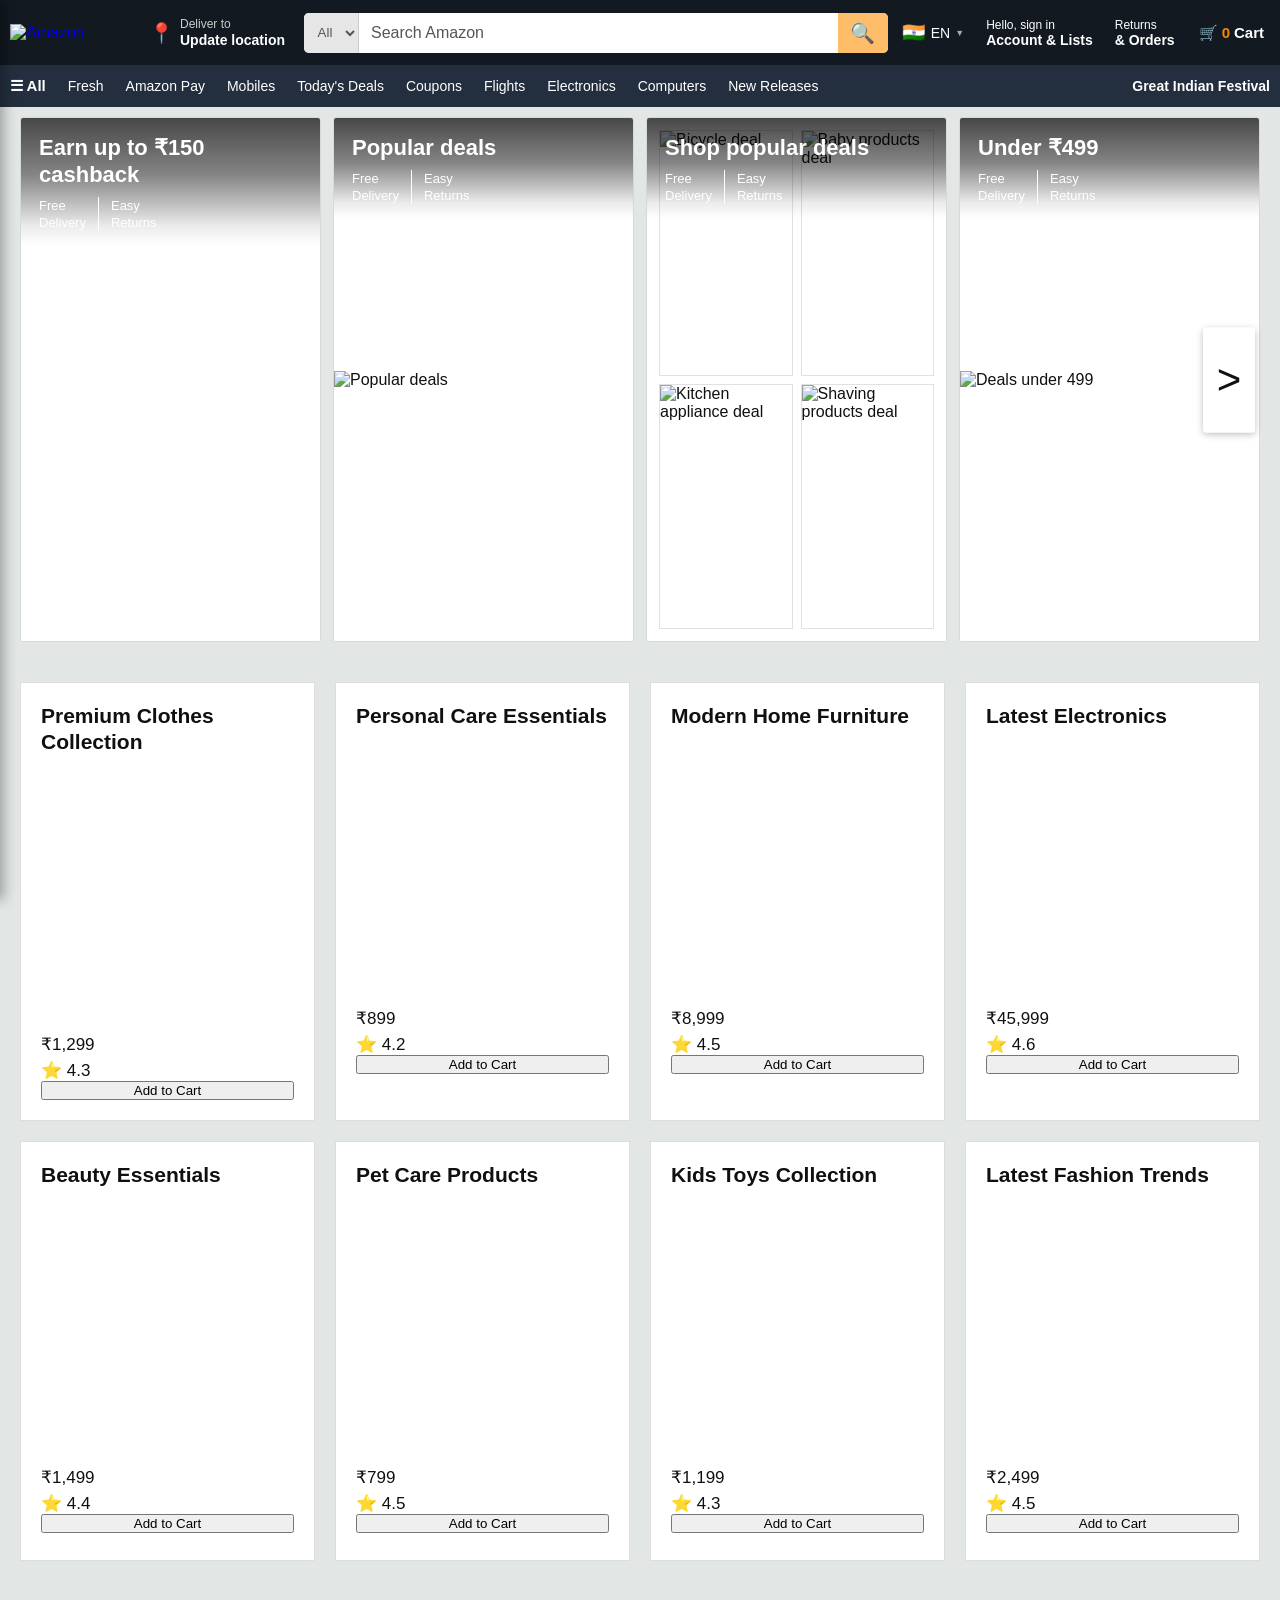
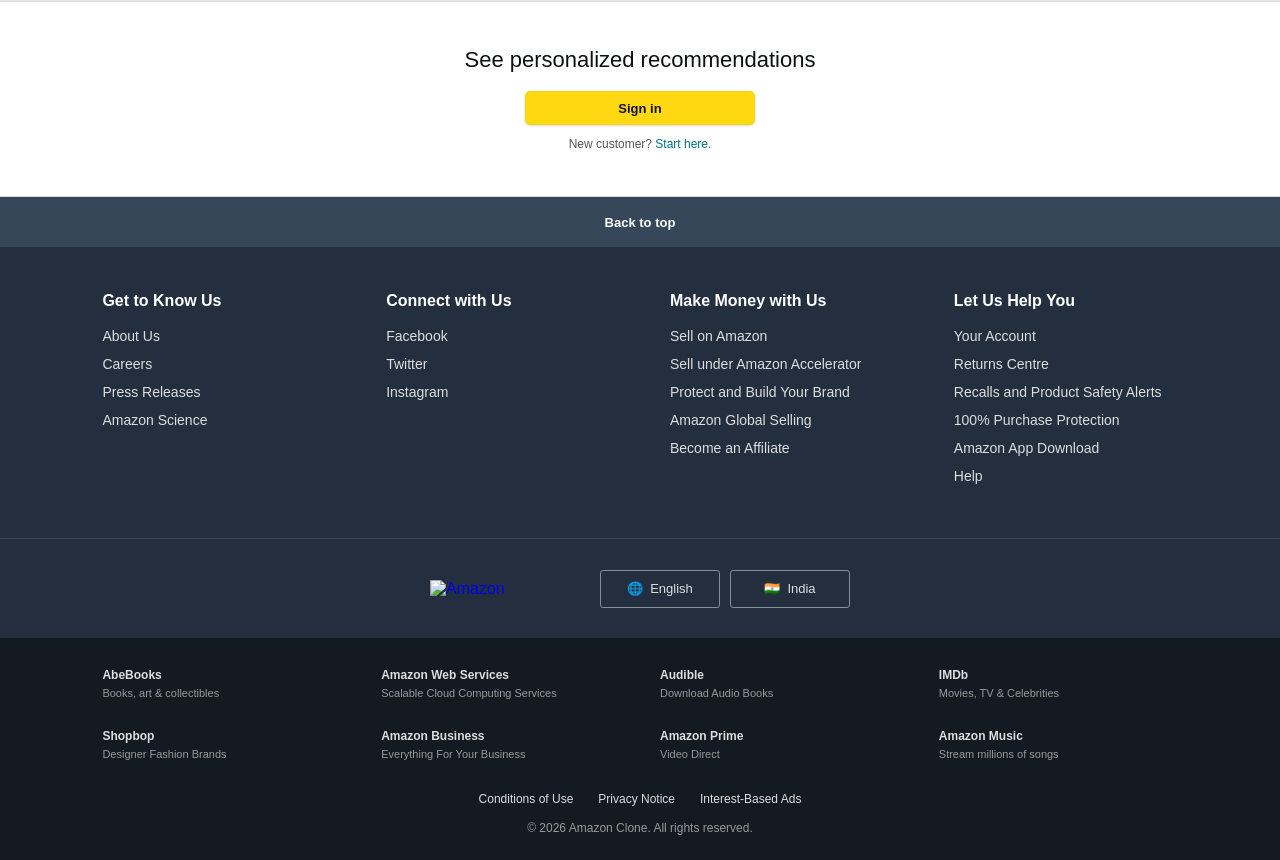
==== frontend/index.html @ 910d6a72 "Build backend authentication and cart APIs" ====
<!DOCTYPE html>
<html lang="en">

<head>

    <meta charset="UTF-8">

    <meta name="viewport" content="width=device-width, initial-scale=1.0">

    <title>Amazon Clone</title>

    <link rel="stylesheet" href="style.css">

</head>


<body>


<!-- =====================================================
     TOP NAVBAR
===================================================== -->

<header class="navbar">


    <!-- AMAZON LOGO -->

    <div class="nav-logo border">

        <a href="#">

            <img
                src="amazon_logo.png"
                alt="Amazon">

        </a>

    </div>


    <!-- LOCATION -->

    <div
        class="nav-address border"
        id="locationButton">

        <div class="address-icon">
            📍
        </div>

        <div class="location-content">

            <span class="add-first">
                Deliver to
            </span>

            <span
                class="add-second"
                id="locationText">

                India

            </span>

        </div>

    </div>


    <!-- SEARCH -->

    <div class="nav-search">


        <select class="search-select">

            <option>All</option>

            <option>Electronics</option>

            <option>Fashion</option>

            <option>Home</option>

            <option>Beauty</option>

            <option>Toys</option>

            <option>Pet Care</option>

        </select>


        <input
            type="text"
            id="searchInput"
            class="search-input"
            placeholder="Search Amazon">


        <button
            id="searchButton"
            class="search-icon">

            🔍

        </button>


    </div>


    <!-- LANGUAGE -->

    <div
        class="nav-language border"
        id="topLanguageButton">

        <span id="topCountryFlag">
            🇮🇳
        </span>

        <span id="topLanguageCode">
            EN
        </span>

        <span class="language-arrow">
            ▼
        </span>

    </div>


    <!-- ACCOUNT -->

    <div class="nav-signin border">

        <span>
            Hello, sign in
        </span>

        <strong>
            Account & Lists
        </strong>

    </div>


    <!-- RETURNS -->

    <div class="nav-returns border">

        <span>
            Returns
        </span>

        <strong>
            & Orders
        </strong>

    </div>


    <!-- CART -->

    <div
        class="nav-cart border"
        id="cartButton">

        🛒

        <span id="cartCount">
            0
        </span>

        <span>
            Cart
        </span>

    </div>


</header>



<!-- =====================================================
     LANGUAGE POPUP
===================================================== -->

<div class="language-popup" id="languagePopup">

    <div class="popup-title">

        <strong>
            Choose your language
        </strong>

        <a href="#">
            Learn more
        </a>

    </div>


    <!-- Languages will be added by JavaScript -->
    <div id="languageList"></div>


    <div class="popup-country-info">

        <span id="popupCountryFlag">
            🇮🇳
        </span>

        <strong id="popupCountryName">
            Amazon.in
        </strong>

    </div>


    <button
        type="button"
        class="change-country-button"
        id="changeCountryButton">

        Change country/region

    </button>

</div>



<!-- =====================================================
     SECOND NAVIGATION
===================================================== -->

<nav class="panel">

    <div class="panel-all">
        ☰ All
    </div>

    <a href="#" class="panel-link">
        Fresh
    </a>

    <a href="#" class="panel-link">
        Amazon Pay
    </a>

    <a href="#" class="panel-link">
        Mobiles
    </a>

    <a href="#" class="panel-link">
        Today's Deals
    </a>

    <a href="#" class="panel-link">
        Coupons
    </a>

    <a href="#" class="panel-link">
        Flights
    </a>

    <a href="#" class="panel-link">
        Electronics
    </a>

    <a href="#" class="panel-link">
        Computers
    </a>

    <a href="#" class="panel-link">
        New Releases
    </a>

    <div class="panel-deals">
        Great Indian Festival
    </div>

</nav>


<!-- =====================================================
     AMAZON ALL SIDEBAR
===================================================== -->

<div class="side-menu-overlay" id="sideMenuOverlay"></div>

<aside class="amazon-side-menu" id="amazonSideMenu">

    <div class="side-menu-header">

        <div class="side-menu-user">
            👤
            <span>Hello, sign in</span>
        </div>

        <button
            type="button"
            class="side-menu-close"
            id="sideMenuClose">
            ✕
        </button>

    </div>


    <div class="side-menu-section">

        <h3>Trending</h3>

        <a href="#">Best Sellers</a>
        <a href="#">New Releases</a>
        <a href="#">Movers and Shakers</a>

    </div>


    <div class="side-menu-section">

        <h3>Digital Content & Devices</h3>

        <a href="#">Echo & Alexa</a>
        <a href="#">Fire TV</a>
        <a href="#">Kindle E-readers & Books</a>
        <a href="#">Audible Audiobooks</a>

    </div>


    <div class="side-menu-section">

        <h3>Shop by Category</h3>

        <a href="#">Mobiles</a>
        <a href="#">Computers</a>
        <a href="#">Electronics</a>
        <a href="#">Fashion</a>
        <a href="#">Home & Kitchen</a>
        <a href="#">Beauty</a>
        <a href="#">Toys</a>
        <a href="#">Pet Care</a>

    </div>


    <div class="side-menu-section">

        <h3>Programs & Features</h3>

        <a href="#">Amazon Pay</a>
        <a href="#">Today's Deals</a>
        <a href="#">Coupons</a>
        <a href="#">Flights</a>

    </div>


    <div class="side-menu-section">

        <h3>Help & Settings</h3>

        <a href="#">Your Account</a>
        <a href="#">Customer Service</a>
        <a href="#">Sign in</a>

    </div>

</aside>

<!-- =====================================================
     ACCOUNT & LISTS POPUP
===================================================== -->

<div
    class="account-popup"
    id="accountPopup">

    <div class="account-signin-area">

        <button
            type="button"
            class="account-signin-button"
            id="accountSignInButton">

            Sign in

        </button>

        <p>
            New customer?
            <a
                href="https://www.amazon.in/ap/register"
                target="_blank">
                Start here.
            </a>
        </p>

    </div>


    <div class="account-columns">


        <!-- YOUR LISTS -->

        <div class="account-column">

            <h3>
                Your Lists
            </h3>

            <a href="#">Create a Wish List</a>

            <a href="#">Wish from Any Website</a>

            <a href="#">Baby Wishlist</a>

            <a href="#">Discover Your Style</a>

            <a href="#">Explore Showroom</a>

        </div>


        <!-- YOUR ACCOUNT -->

        <div class="account-column">

            <h3>
                Your Account
            </h3>

            <a href="#">Your Account</a>

            <a href="cart.html">
                Your Orders
            </a>

            <a href="#">Your Wish List</a>

            <a href="#">Keep shopping for</a>

            <a href="#">
                Your Recommendations
            </a>

            <a href="#">
                Your Prime Membership
            </a>

            <a href="#">
                Your Prime Video
            </a>

            <a href="#">
                Your Subscribe & Save Items
            </a>

            <a href="#">
                Memberships & Subscriptions
            </a>

            <a href="#">
                Your Seller Account
            </a>

            <a href="#">
                Manage Your Content and Devices
            </a>

            <a href="#">
                Your Music Library
            </a>

            <a href="#">
                Register for a free Business Account
            </a>

        </div>

    </div>

</div>


<!-- =========================================================
     GREAT INDIAN FESTIVAL DEAL CAROUSEL
========================================================= -->

<section class="festival-section">

    <div class="deal-carousel-wrapper">

        <!-- LEFT ARROW -->
        <button
            class="deal-arrow deal-prev"
            id="dealPrev"
            aria-label="Previous deals"
            type="button"
        >
            &lt;
        </button>


        <!-- DEAL CAROUSEL -->
        <div class="deal-carousel" id="dealCarousel">


            <!-- =================================================
                 DEAL 1
            ================================================== -->

            <div class="deal-card">

                <div class="deal-card-top">

                    <h2>Earn up to ₹150 cashback</h2>

                    <div class="deal-benefits">
                        <span>Free<br>Delivery</span>
                        <span>Easy<br>Returns</span>
                    </div>

                </div>

                <div class="deal-image-wrapper">

                    <video
                        class="deal-main-media"
                        src="deal1.mp4"
                        autoplay
                        muted
                        loop
                        playsinline
                    ></video>

                </div>

            </div>


            <!-- =================================================
                 DEAL 2
            ================================================== -->

            <div class="deal-card">

                <div class="deal-card-top">

                    <h2>Popular deals</h2>

                    <div class="deal-benefits">
                        <span>Free<br>Delivery</span>
                        <span>Easy<br>Returns</span>
                    </div>

                </div>

                <div class="deal-image-wrapper">

                    <img
                        class="deal-main-media"
                        src="deal2.jpg"
                        alt="Popular deals"
                    >

                </div>

            </div>


            <!-- =================================================
                 DEAL 3 - FOUR IMAGE CARD
            ================================================== -->

            <div class="deal-card four-image-card">

                <div class="deal-card-top">

                    <h2>Shop popular deals</h2>

                    <div class="deal-benefits">
                        <span>Free<br>Delivery</span>
                        <span>Easy<br>Returns</span>
                    </div>

                </div>


                <div class="four-image-grid">

                    <div class="four-image-item">

                        <img
                            src="deal3_1.jpg"
                            alt="Bicycle deal"
                        >

                    </div>


                    <div class="four-image-item">

                        <img
                            src="deal3_2.jpg"
                            alt="Baby products deal"
                        >

                    </div>


                    <div class="four-image-item">

                        <img
                            src="deal3_3.jpg"
                            alt="Kitchen appliance deal"
                        >

                    </div>


                    <div class="four-image-item">

                        <img
                            src="deal3_4.jpg"
                            alt="Shaving products deal"
                        >

                    </div>

                </div>

            </div>


            <!-- =================================================
                 DEAL 4
            ================================================== -->

            <div class="deal-card">

                <div class="deal-card-top">

                    <h2>Under ₹499</h2>

                    <div class="deal-benefits">
                        <span>Free<br>Delivery</span>
                        <span>Easy<br>Returns</span>
                    </div>

                </div>

                <div class="deal-image-wrapper">

                    <img
                        class="deal-main-media"
                        src="deal4.jpg"
                        alt="Deals under 499"
                    >

                </div>

            </div>


            <!-- =================================================
                 DEAL 5
            ================================================== -->

            <div class="deal-card">

                <div class="deal-card-top">

                    <h2>Starting ₹299</h2>

                    <div class="deal-benefits">
                        <span>Free<br>Delivery</span>
                        <span>Easy<br>Returns</span>
                    </div>

                </div>

                <div class="deal-image-wrapper">

                    <img
                        class="deal-main-media"
                        src="deal5.jpg"
                        alt="Deals starting 299"
                    >

                </div>

            </div>


            <!-- =================================================
                 DEAL 6
            ================================================== -->

            <div class="deal-card">

                <div class="deal-card-top">

                    <h2>Under ₹399</h2>

                    <div class="deal-benefits">
                        <span>Free<br>Delivery</span>
                        <span>Easy<br>Returns</span>
                    </div>

                </div>

                <div class="deal-image-wrapper">

                    <img
                        class="deal-main-media"
                        src="deal6.jpg"
                        alt="Deals under 399"
                    >

                </div>

            </div>


            <!-- =================================================
                 DEAL 7
            ================================================== -->

            <div class="deal-card">

                <div class="deal-card-top">

                    <h2>Fashion deals</h2>

                    <div class="deal-benefits">
                        <span>Free<br>Delivery</span>
                        <span>Easy<br>Returns</span>
                    </div>

                </div>

                <div class="deal-image-wrapper">

                    <img
                        class="deal-main-media"
                        src="deal7.jpg"
                        alt="Fashion deals"
                    >

                </div>

            </div>


            <!-- =================================================
                 DEAL 8
            ================================================== -->

            <div class="deal-card">

                <div class="deal-card-top">

                    <h2>Best offers</h2>

                    <div class="deal-benefits">
                        <span>Free<br>Delivery</span>
                        <span>Easy<br>Returns</span>
                    </div>

                </div>

                <div class="deal-image-wrapper">

                    <img
                        class="deal-main-media"
                        src="deal8.jpg"
                        alt="Best offers"
                    >

                </div>

            </div>


            <!-- =================================================
                 DEAL 9
            ================================================== -->

            <div class="deal-card">

                <div class="deal-card-top">

                    <h2>Great deals on essentials</h2>

                    <div class="deal-benefits">
                        <span>Free<br>Delivery</span>
                        <span>Easy<br>Returns</span>
                    </div>

                </div>

                <div class="deal-image-wrapper">

                    <img
                        class="deal-main-media"
                        src="deal9.jpg"
                        alt="Essentials deals"
                    >

                </div>

            </div>


            <!-- =================================================
                 DEAL 10
            ================================================== -->

            <div class="deal-card">

                <div class="deal-card-top">

                    <h2>Latest offers</h2>

                    <div class="deal-benefits">
                        <span>Free<br>Delivery</span>
                        <span>Easy<br>Returns</span>
                    </div>

                </div>

                <div class="deal-image-wrapper">

                    <img
                        class="deal-main-media"
                        src="deal10.jpg"
                        alt="Latest offers"
                    >

                </div>

            </div>


            <!-- =================================================
                 DEAL 11
            ================================================== -->

            <div class="deal-card">

                <div class="deal-card-top">

                    <h2>Top picks</h2>

                    <div class="deal-benefits">
                        <span>Free<br>Delivery</span>
                        <span>Easy<br>Returns</span>
                    </div>

                </div>

                <div class="deal-image-wrapper">

                    <img
                        class="deal-main-media"
                        src="deal11.jpg"
                        alt="Top picks"
                    >

                </div>

            </div>


            <!-- =================================================
                 DEAL 12
            ================================================== -->

            <div class="deal-card">

                <div class="deal-card-top">

                    <h2>Limited time deals</h2>

                    <div class="deal-benefits">
                        <span>Free<br>Delivery</span>
                        <span>Easy<br>Returns</span>
                    </div>

                </div>

                <div class="deal-image-wrapper">

                    <img
                        class="deal-main-media"
                        src="deal12.jpg"
                        alt="Limited time deals"
                    >

                </div>

            </div>


        </div>


        <!-- RIGHT ARROW -->
        <button
            class="deal-arrow deal-next"
            id="dealNext"
            aria-label="Next deals"
            type="button"
        >
            &gt;
        </button>

    </div>

</section>

<!-- =====================================================
     EXISTING 8 PRODUCT BOXES
===================================================== -->

<main>


    <section class="shop-section">


        <!-- BOX 1 -->

        <div class="box">

            <div class="box-content">

                <h2>
                    Premium Clothes Collection
                </h2>

                <div
                    class="box-img"
                    style="background-image: url('box1_image.jpg');">
                </div>

                <p>
                    ₹1,299
                </p>

                <p class="rating">
                    ⭐ 4.3
                </p>

                <p>
                    See more
                </p>

            </div>

        </div>



        <!-- BOX 2 -->

        <div class="box">

            <div class="box-content">

                <h2>
                    Personal Care Essentials
                </h2>

                <div
                    class="box-img"
                    style="background-image: url('box2_image.jpg');">
                </div>

                <p>
                    ₹899
                </p>

                <p class="rating">
                    ⭐ 4.2
                </p>

                <p>
                    See more
                </p>

            </div>

        </div>



        <!-- BOX 3 -->

        <div class="box">

            <div class="box-content">

                <h2>
                    Modern Home Furniture
                </h2>

                <div
                    class="box-img"
                    style="background-image: url('box3_image.jpg');">
                </div>

                <p>
                    ₹8,999
                </p>

                <p class="rating">
                    ⭐ 4.5
                </p>

                <p>
                    See more
                </p>

            </div>

        </div>



        <!-- BOX 4 -->

        <div class="box">

            <div class="box-content">

                <h2>
                    Latest Electronics
                </h2>

                <div
                    class="box-img"
                    style="background-image: url('box4_image.jpg');">
                </div>

                <p>
                    ₹45,999
                </p>

                <p class="rating">
                    ⭐ 4.6
                </p>

                <p>
                    See more
                </p>

            </div>

        </div>



        <!-- BOX 5 -->

        <div class="box">

            <div class="box-content">

                <h2>
                    Beauty Essentials
                </h2>

                <div
                    class="box-img"
                    style="background-image: url('box5_image.jpg');">
                </div>

                <p>
                    ₹1,499
                </p>

                <p class="rating">
                    ⭐ 4.4
                </p>

                <p>
                    See more
                </p>

            </div>

        </div>



        <!-- BOX 6 -->

        <div class="box">

            <div class="box-content">

                <h2>
                    Pet Care Products
                </h2>

                <div
                    class="box-img"
                    style="background-image: url('box6_image.jpg');">
                </div>

                <p>
                    ₹799
                </p>

                <p class="rating">
                    ⭐ 4.5
                </p>

                <p>
                    See more
                </p>

            </div>

        </div>



        <!-- BOX 7 -->

        <div class="box">

            <div class="box-content">

                <h2>
                    Kids Toys Collection
                </h2>

                <div
                    class="box-img"
                    style="background-image: url('box7_image.jpg');">
                </div>

                <p>
                    ₹1,199
                </p>

                <p class="rating">
                    ⭐ 4.3
                </p>

                <p>
                    See more
                </p>

            </div>

        </div>



        <!-- BOX 8 -->

        <div class="box">

            <div class="box-content">

                <h2>
                    Latest Fashion Trends
                </h2>

                <div
                    class="box-img"
                    style="background-image: url('box8_image.jpg');">
                </div>

                <p>
                    ₹2,499
                </p>

                <p class="rating">
                    ⭐ 4.5
                </p>

                <p>
                    See more
                </p>

            </div>

        </div>


    </section>



    <!-- =================================================
         PERSONALIZED RECOMMENDATION
    ================================================== -->

    <section class="recommendation-section">

        <h2>
            See personalized recommendations
        </h2>

        <a
            href="#"
            class="signin-button">

            Sign in

        </a>

        <p>
            New customer?
            <a href="#">
                Start here.
            </a>
        </p>

    </section>


</main>



<!-- =====================================================
     BACK TO TOP
===================================================== -->

<div class="back-to-top">

    <a href="#">
        Back to top
    </a>

</div>



<!-- =====================================================
     FOOTER
===================================================== -->

<footer>


    <!-- FOOTER MAIN -->

    <div class="footer-main">


        <!-- COLUMN 1 -->

        <div class="footer-column">

            <h3>
                Get to Know Us
            </h3>

            <a href="#">
                About Us
            </a>

            <a href="#">
                Careers
            </a>

            <a href="#">
                Press Releases
            </a>

            <a href="#">
                Amazon Science
            </a>

        </div>



        <!-- COLUMN 2 -->

        <div class="footer-column">

            <h3>
                Connect with Us
            </h3>

            <a href="#">
                Facebook
            </a>

            <a href="#">
                Twitter
            </a>

            <a href="#">
                Instagram
            </a>

        </div>



        <!-- COLUMN 3 -->

        <div class="footer-column">

            <h3>
                Make Money with Us
            </h3>

            <a href="#">
                Sell on Amazon
            </a>

            <a href="#">
                Sell under Amazon Accelerator
            </a>

            <a href="#">
                Protect and Build Your Brand
            </a>

            <a href="#">
                Amazon Global Selling
            </a>

            <a href="#">
                Become an Affiliate
            </a>

        </div>



        <!-- COLUMN 4 -->

        <div class="footer-column">

            <h3>
                Let Us Help You
            </h3>

            <a href="#">
                Your Account
            </a>

            <a href="#">
                Returns Centre
            </a>

            <a href="#">
                Recalls and Product Safety Alerts
            </a>

            <a href="#">
                100% Purchase Protection
            </a>

            <a href="#">
                Amazon App Download
            </a>

            <a href="#">
                Help
            </a>

        </div>


    </div>


<!-- =================================================
     FOOTER MIDDLE
================================================== -->

<div class="footer-middle">


    <a href="#">

        <img
            src="amazon_logo.png"
            alt="Amazon"
            class="footer-logo">

    </a>


    <div class="footer-options">


        <!-- LANGUAGE -->

        <button
            class="footer-selector"
            id="footerLanguageButton">

            🌐

            <span id="footerLanguageName">
                English
            </span>

        </button>


        <!-- COUNTRY -->

        <button
            class="footer-selector"
            id="footerCountryButton">

            <span id="footerCountryFlag">
                🇮🇳
            </span>

            <span id="footerCountryName">
                India
            </span>

        </button>


    </div>


</div>


<!-- =================================================
     FOOTER LANGUAGE POPUP
================================================== -->

<div
    class="footer-language-popup"
    id="footerLanguagePopup">

    <div class="popup-title">

        <strong>
            Choose your language
        </strong>

    </div>


    <!-- Languages will be added by JavaScript -->
    <div id="footerLanguageList"></div>

</div>


    <!-- =================================================
         COUNTRY POPUP
    ================================================== -->

    <div
        class="country-popup"
        id="countryPopup">


        <div class="popup-title">

            <strong>
                Choose your country
            </strong>

        </div>


        <div class="country-item">

            <span class="country-flag">
                🇮🇳
            </span>

            <span>
                India
            </span>

        </div>


        <div class="country-item">

            <span class="country-flag">
                🇺🇸
            </span>

            <span>
                United States
            </span>

        </div>


        <div class="country-item">

            <span class="country-flag">
                🇬🇧
            </span>

            <span>
                United Kingdom
            </span>

        </div>


        <div class="country-item">

            <span class="country-flag">
                🇩🇪
            </span>

            <span>
                Germany
            </span>

        </div>


        <div class="country-item">

            <span class="country-flag">
                🇯🇵
            </span>

            <span>
                Japan
            </span>

        </div>


        <div class="country-item">

            <span class="country-flag">
                🇦🇪
            </span>

            <span>
                United Arab Emirates
            </span>

        </div>


    </div>



    <!-- =================================================
         FOOTER BOTTOM
    ================================================== -->

    <div class="footer-bottom">


        <div class="footer-services">


            <div class="service-column">

                <a href="#">

                    <strong>
                        AbeBooks
                    </strong>

                    <span>
                        Books, art
                        & collectibles
                    </span>

                </a>

            </div>


            <div class="service-column">

                <a href="#">

                    <strong>
                        Amazon Web Services
                    </strong>

                    <span>
                        Scalable Cloud
                        Computing Services
                    </span>

                </a>

            </div>


            <div class="service-column">

                <a href="#">

                    <strong>
                        Audible
                    </strong>

                    <span>
                        Download
                        Audio Books
                    </span>

                </a>

            </div>


            <div class="service-column">

                <a href="#">

                    <strong>
                        IMDb
                    </strong>

                    <span>
                        Movies, TV
                        & Celebrities
                    </span>

                </a>

            </div>


            <div class="service-column">

                <a href="#">

                    <strong>
                        Shopbop
                    </strong>

                    <span>
                        Designer
                        Fashion Brands
                    </span>

                </a>

            </div>


            <div class="service-column">

                <a href="#">

                    <strong>
                        Amazon Business
                    </strong>

                    <span>
                        Everything For
                        Your Business
                    </span>

                </a>

            </div>


            <div class="service-column">

                <a href="#">

                    <strong>
                        Amazon Prime
                    </strong>

                    <span>
                        Video Direct
                    </span>

                </a>

            </div>


            <div class="service-column">

                <a href="#">

                    <strong>
                        Amazon Music
                    </strong>

                    <span>
                        Stream millions
                        of songs
                    </span>

                </a>

            </div>


        </div>



        <!-- LEGAL LINKS -->

        <div class="footer-legal">

            <a href="#">
                Conditions of Use
            </a>

            <a href="#">
                Privacy Notice
            </a>

            <a href="#">
                Interest-Based Ads
            </a>

        </div>


        <!-- COPYRIGHT -->

        <div class="copyright">

            © 2026 Amazon Clone.
            All rights reserved.

        </div>


    </div>


</footer>



<!-- =====================================================
     JAVASCRIPT
===================================================== -->

<script src="script.js"></script>


</body>

</html>
---- frontend/style.css ----
/* =========================================================
   GLOBAL
========================================================= */

* {
    margin: 0;
    padding: 0;
    box-sizing: border-box;
    font-family: Arial, Helvetica, sans-serif;
}

html {
    scroll-behavior: smooth;
}

body {
    background-color: #e2e7e6;
    color: #0f1111;
}

a {
    text-decoration: none;
}


/* =========================================================
   COMMON BORDER
========================================================= */

.border {
    border: 1px solid transparent;
}

.border:hover {
    border: 1px solid white;
}


/* =========================================================
   TOP NAVBAR
========================================================= */

.navbar {
    width: 100%;
    min-height: 65px;

    background-color: #131921;
    color: white;

    display: flex;
    align-items: center;

    padding: 0 5px;

    position: relative;
    z-index: 1000;
}


/* =========================================================
   AMAZON LOGO
========================================================= */

.nav-logo {
    width: 135px;
    height: 55px;

    flex-shrink: 0;

    display: flex;
    align-items: center;
    justify-content: center;
}

.nav-logo a {
    width: 100%;
    height: 100%;

    display: flex;
    align-items: center;
    justify-content: center;
}

.nav-logo img {
    width: 125px;
    height: auto;
    display: block;
}


/* =========================================================
   LOCATION
========================================================= */

.nav-address {
    height: 55px;

    display: flex;
    align-items: center;

    gap: 6px;

    padding: 5px 8px;

    cursor: pointer;

    flex-shrink: 0;
}

.address-icon {
    font-size: 20px;
}

.location-content {
    display: flex;
    flex-direction: column;
    justify-content: center;
}

.add-first {
    font-size: 12px;
    line-height: 15px;
    color: #cccccc;
}

.add-second {
    font-size: 14px;
    line-height: 16px;
    font-weight: 700;
    color: white;
}


/* =========================================================
   SEARCH
========================================================= */

.nav-search {
    height: 40px;

    flex: 1;

    min-width: 250px;
    max-width: 700px;

    margin-left: 10px;

    display: flex;

    background-color: white;

    border-radius: 5px;

    overflow: hidden;
}

.nav-search:focus-within {
    outline: 3px solid #febd69;
}

.search-select {
    width: 55px;

    border: none;
    border-right: 1px solid #ccc;

    outline: none;

    background-color: #e6e6e6;

    color: #555;

    text-align: center;

    cursor: pointer;
}

.search-input {
    flex: 1;

    min-width: 0;

    border: none;
    outline: none;

    padding: 0 12px;

    font-size: 16px;

    color: #111;
}

.search-input::placeholder {
    color: #555;
}

.search-icon {
    width: 50px;

    flex-shrink: 0;

    border: none;

    background-color: #febd68;

    color: #111;

    font-size: 20px;

    cursor: pointer;

    display: flex;
    align-items: center;
    justify-content: center;
}

.search-icon:hover {
    background-color: #f3a847;
}


/* =========================================================
   LANGUAGE
========================================================= */

.nav-language {
    height: 55px;

    display: flex;
    align-items: center;
    justify-content: center;

    gap: 5px;

    padding: 5px 8px;

    margin-left: 5px;

    cursor: pointer;

    white-space: nowrap;

    flex-shrink: 0;
}

.nav-language span {
    font-size: 14px;
}

.nav-language span:first-child {
    font-size: 19px;
}

.language-arrow {
    font-size: 9px !important;
    color: #aaa;
}


/* =========================================================
   LANGUAGE POPUP
========================================================= */

.language-popup {
    display: none;

    position: absolute;

    top: 61px;
    right: 180px;

    width: 310px;

    background-color: white;
    color: #333;

    padding: 18px;

    border-radius: 3px;

    box-shadow: 0 2px 10px rgba(0, 0, 0, 0.35);

    z-index: 5000;
}

.language-popup.show {
    display: block;
}

.language-popup::before {
    content: "";

    position: absolute;

    top: -10px;
    right: 105px;

    border-left: 10px solid transparent;
    border-right: 10px solid transparent;
    border-bottom: 10px solid white;
}


/* =========================================================
   POPUP TITLE
========================================================= */

.popup-title {
    display: flex;
    justify-content: space-between;
    align-items: center;

    padding-bottom: 12px;
    margin-bottom: 5px;

    border-bottom: 1px solid #ddd;
}

.popup-title strong {
    font-size: 16px;
    font-weight: 500;
}

.popup-title a {
    color: #0073bb;
    font-size: 13px;
}


/* =========================================================
   LANGUAGE ITEMS
========================================================= */

.language-item {
    display: flex;
    align-items: center;

    gap: 10px;

    padding: 9px 4px;

    cursor: pointer;

    font-size: 15px;

    color: #333;
}

.language-item:hover {
    color: #ff9900;
}

.language-item input {
    width: 18px;
    height: 18px;

    accent-color: #ff9900;

    cursor: pointer;
}


/* =========================================================
   POPUP COUNTRY INFO
========================================================= */

.popup-country-info {
    display: flex;
    align-items: center;

    gap: 10px;

    border-top: 1px solid #ddd;

    margin-top: 8px;
    padding-top: 14px;

    font-size: 14px;

    color: #555;
}

.popup-country-info > span {
    font-size: 20px;
}


/* =========================================================
   ACCOUNT
========================================================= */

.nav-signin {
    height: 55px;

    display: flex;
    flex-direction: column;
    justify-content: center;

    padding: 5px 8px;

    margin-left: 4px;

    cursor: pointer;

    white-space: nowrap;

    flex-shrink: 0;
}

.nav-signin span {
    font-size: 12px;
    line-height: 14px;
}

.nav-signin strong {
    font-size: 14px;
    line-height: 16px;
}


/* =========================================================
   RETURNS
========================================================= */

.nav-returns {
    height: 55px;

    display: flex;
    flex-direction: column;
    justify-content: center;

    padding: 5px 8px;

    margin-left: 4px;

    cursor: pointer;

    white-space: nowrap;

    flex-shrink: 0;
}

.nav-returns span {
    font-size: 12px;
    line-height: 14px;
}

.nav-returns strong {
    font-size: 14px;
    line-height: 16px;
}


/* =========================================================
   CART
========================================================= */

.nav-cart {
    height: 55px;

    display: flex;
    align-items: center;
    justify-content: center;

    gap: 4px;

    padding: 5px 10px;

    margin-left: 4px;

    cursor: pointer;

    font-size: 15px;
    font-weight: 700;

    white-space: nowrap;

    flex-shrink: 0;
}

#cartCount {
    color: #f08804;

    font-size: 15px;
    font-weight: 700;
}


/* =========================================================
   SECOND NAVIGATION
========================================================= */

.panel {
    width: 100%;
    height: 42px;

    background-color: #232f3e;

    color: white;

    display: flex;
    align-items: center;

    gap: 22px;

    padding: 0 10px;

    overflow-x: auto;
    overflow-y: hidden;

    position: relative;

    z-index: 900;

    scrollbar-width: none;
}

.panel::-webkit-scrollbar {
    display: none;
}

.panel-all {
    font-size: 15px;
    font-weight: 700;

    white-space: nowrap;

    cursor: pointer;
}

.panel-link {
    color: white;

    font-size: 14px;
    font-weight: 500;

    white-space: nowrap;

    padding: 10px 0;
}

.panel-link:hover {
    border: 1px solid white;
    padding: 8px 5px;
}

.panel-deals {
    margin-left: auto;

    font-size: 14px;
    font-weight: 700;

    white-space: nowrap;
}


/* =========================================================
   FESTIVAL DEAL SECTION
========================================================= */

.festival-section {
    width: 100%;

    background-color: #e2e7e6;

    padding: 10px 20px 20px;

    overflow: hidden;
}


/* =========================================================
   CAROUSEL WRAPPER
========================================================= */

.deal-carousel-wrapper {
    position: relative;
    width: 100%;
}


/* =========================================================
   DEAL CAROUSEL
========================================================= */

.deal-carousel {
    width: 100%;

    display: flex;

    gap: 12px;

    overflow-x: auto;
    overflow-y: hidden;

    scroll-behavior: smooth;

    scroll-snap-type: x mandatory;

    scrollbar-width: none;

    padding: 0;

    touch-action: pan-x;
}

.deal-carousel::-webkit-scrollbar {
    display: none;
}


/* =========================================================
   DEAL CARD
   FINAL HEIGHT = 525px
========================================================= */

.deal-card {
    position: relative;

    flex: 0 0 calc((100% - 36px) / 4);

    min-width: 0;

    height: 525px;

    background-color: white;

    border: 1px solid #d5d9d9;

    border-radius: 3px;

    overflow: hidden;

    scroll-snap-align: start;

    display: flex;

    flex-direction: column;
}


/* =========================================================
   DEAL TOP TEXT
========================================================= */

.deal-card-top {
    position: absolute;

    top: 0;
    left: 0;

    width: 100%;

    padding: 16px 18px 14px;

    z-index: 10;

    pointer-events: none;

    color: white;

    background: linear-gradient(
        to bottom,
        rgba(0, 0, 0, 0.72) 0%,
        rgba(0, 0, 0, 0.48) 45%,
        rgba(0, 0, 0, 0.08) 85%,
        rgba(0, 0, 0, 0) 100%
    );
}

.deal-card-top h2 {
    margin: 0 0 9px;

    color: white;

    font-size: 22px;

    line-height: 27px;

    font-weight: 700;
}


/* =========================================================
   FREE DELIVERY | EASY RETURNS
========================================================= */

.deal-benefits {
    display: flex;

    align-items: center;

    gap: 0;

    color: white;

    font-size: 13px;

    line-height: 17px;

    border: none;
}

.deal-benefits span {
    display: block;

    color: white;

    font-size: 13px;

    line-height: 17px;

    white-space: nowrap;

    border: none;
}

/* VERTICAL LINE */
.deal-benefits span + span {
    margin-left: 12px;

    padding-left: 12px;

    border-left: 1px solid white;
}


/* =========================================================
   DEAL IMAGE AREA
========================================================= */

.deal-image-wrapper {
    width: 100%;

    height: 100%;

    overflow: hidden;

    background-color: white;

    display: flex;

    align-items: center;

    justify-content: center;
}


/* =========================================================
   DEAL IMAGES
========================================================= */

.deal-main-media {
    width: 100%;

    height: auto;

    max-height: 100%;

    display: block;

    object-fit: contain;

    object-position: center;

    background-color: white;
}


/* =========================================================
   DEAL VIDEO
========================================================= */

.deal-image-wrapper video {
    width: 100%;

    height: auto;

    max-height: 100%;

    display: block;

    object-fit: contain;

    object-position: center;

    background-color: white;
}


/* =========================================================
   FOUR IMAGE CARD
========================================================= */

.four-image-card {
    padding: 0;

    background-color: white;

    border: 1px solid #d5d9d9;
}


/* =========================================================
   FOUR IMAGE GRID
========================================================= */

.four-image-grid {
    width: 100%;

    height: 100%;

    padding: 12px;

    display: grid;

    grid-template-columns: repeat(2, 1fr);

    grid-template-rows: repeat(2, 1fr);

    gap: 8px;

    background-color: white;

    overflow: hidden;
}


/* =========================================================
   FOUR IMAGE BOX
========================================================= */

.four-image-item {
    width: 100%;
    height: 100%;

    min-width: 0;
    min-height: 0;

    overflow: hidden;

    background-color: white;

    border: 1px solid #e1e1e1;

    display: flex;

    align-items: center;
    justify-content: center;
}


/* =========================================================
   FOUR IMAGES
========================================================= */

.four-image-item img {
    width: 100%;
    height: 100%;

    display: block;

    object-fit: contain;
    object-position: center;

    background-color: white;
}


/* =========================================================
   DEAL ARROWS
========================================================= */

.deal-arrow {
    position: absolute;

    top: 50%;

    transform: translateY(-50%);

    width: 52px;
    height: 105px;

    border: none;
    border-radius: 3px;

    background-color: rgba(255, 255, 255, 0.96);

    box-shadow: 0 2px 7px rgba(0, 0, 0, 0.25);

    color: #111;

    font-size: 42px;
    font-weight: 300;

    cursor: pointer;

    z-index: 50;

    display: flex;
    align-items: center;
    justify-content: center;
}

.deal-arrow:hover {
    background-color: white;
}


/* =========================================================
   LEFT ARROW
========================================================= */

.deal-prev {
    left: 5px;

    opacity: 0;

    pointer-events: none;
}

.deal-prev.active {
    opacity: 1;

    pointer-events: auto;
}


/* =========================================================
   RIGHT ARROW
========================================================= */

.deal-next {
    right: 5px;

    opacity: 1;

    pointer-events: auto;
}


/* =========================================================
   DISABLED ARROW
========================================================= */

.deal-arrow:disabled {
    opacity: 0 !important;

    background-color: transparent !important;

    box-shadow: none !important;

    border: none !important;

    pointer-events: none !important;

    visibility: hidden;
}


/* =========================================================
   PRODUCT SECTION
========================================================= */

.shop-section {
    width: 100%;

    padding: 20px;

    display: grid;

    grid-template-columns: repeat(4, 1fr);

    gap: 20px;

    background-color: #e2e7e6;
}


/* =========================================================
   PRODUCT BOX
========================================================= */

.box {
    min-height: 420px;

    background-color: white;

    padding: 20px;

    border: 1px solid #ddd;

    display: flex;

    flex-direction: column;

    transition: transform 0.2s ease,
                box-shadow 0.2s ease;
}

.box:hover {
    transform: translateY(-3px);

    box-shadow: 0 3px 10px rgba(0, 0, 0, 0.18);
}


/* =========================================================
   PRODUCT BOX CONTENT
========================================================= */

.box-content {
    width: 100%;

    height: 100%;

    display: flex;

    flex-direction: column;
}


/* =========================================================
   PRODUCT TITLE
========================================================= */

.box-content h2 {
    font-size: 21px;

    line-height: 26px;

    color: #0f1111;

    margin-bottom: 14px;
}


/* =========================================================
   PRODUCT IMAGE
========================================================= */

.box-img {
    width: 100%;

    height: 245px;

    background-repeat: no-repeat;

    background-position: center;

    background-size: contain;

    background-color: white;

    margin-bottom: 15px;
}


/* =========================================================
   PRODUCT PRICE
========================================================= */

.box-content p {
    margin-top: 5px;

    font-size: 17px;

    color: #0f1111;
}

.box-content p:last-child {
    color: #007185;

    font-size: 15px;

    margin-top: auto;

    cursor: pointer;
}

.box-content p:last-child:hover {
    color: #c7511f;

    text-decoration: underline;
}


/* =========================================================
   PRODUCT RATING
========================================================= */

.box-content .rating {
    color: #111;

    font-size: 14px;

    margin-top: 5px;
}


/* =========================================================
   RECOMMENDATION SECTION
========================================================= */

.recommendation-section {
    width: 100%;

    background-color: white;

    border-top: 1px solid #ddd;
    border-bottom: 1px solid #ddd;

    margin-top: 20px;

    padding: 45px 20px;

    text-align: center;
}

.recommendation-section h2 {
    font-size: 22px;

    font-weight: 500;

    margin-bottom: 18px;
}

.signin-button {
    display: inline-flex;

    align-items: center;
    justify-content: center;

    min-width: 230px;

    height: 34px;

    background-color: #ffd814;

    border: 1px solid #fcd200;

    border-radius: 5px;

    color: #111;

    font-size: 13px;

    font-weight: 700;

    margin-bottom: 12px;

    box-shadow: 0 1px 2px rgba(0, 0, 0, 0.15);
}

.signin-button:hover {
    background-color: #f7ca00;
}

.recommendation-section p {
    font-size: 12px;

    color: #555;
}

.recommendation-section p a {
    color: #007185;
}

.recommendation-section p a:hover {
    color: #c7511f;

    text-decoration: underline;
}


/* =========================================================
   BACK TO TOP
========================================================= */

.back-to-top {
    width: 100%;

    height: 50px;

    background-color: #37475a;

    display: flex;

    align-items: center;

    justify-content: center;
}

.back-to-top a {
    color: white;

    font-size: 13px;

    font-weight: 600;

    width: 100%;
    height: 100%;

    display: flex;

    align-items: center;
    justify-content: center;
}

.back-to-top:hover {
    background-color: #485769;
}


/* =========================================================
   FOOTER
========================================================= */

footer {
    width: 100%;

    background-color: #131a22;

    color: white;
}


/* =========================================================
   FOOTER MAIN
========================================================= */

.footer-main {
    width: 100%;

    background-color: #232f3e;

    display: grid;

    grid-template-columns: repeat(4, 1fr);

    gap: 60px;

    padding: 45px 8%;
}

.footer-column {
    display: flex;

    flex-direction: column;
}

.footer-column h3 {
    color: white;

    font-size: 16px;

    margin-bottom: 15px;
}

.footer-column a {
    color: #ddd;

    font-size: 14px;

    line-height: 22px;

    margin-bottom: 6px;

    transition: color 0.15s ease;
}

.footer-column a:hover {
    text-decoration: underline;

    color: white;
}


/* =========================================================
   FOOTER MIDDLE
========================================================= */

.footer-middle {
    min-height: 100px;

    background-color: #232f3e;

    border-top: 1px solid #3a4553;

    display: flex;

    align-items: center;

    justify-content: center;

    gap: 70px;
}

.footer-middle > a {
    display: flex;

    align-items: center;
    justify-content: center;
}

.footer-logo {
    width: 100px;

    height: auto;

    display: block;
}


/* =========================================================
   FOOTER OPTIONS
========================================================= */

.footer-options {
    display: flex;

    align-items: center;

    gap: 10px;
}

.footer-selector {
    min-width: 120px;

    height: 38px;

    padding: 0 12px;

    display: flex;

    align-items: center;
    justify-content: center;

    gap: 7px;

    background-color: transparent;

    color: #ddd;

    border: 1px solid #848e99;

    border-radius: 3px;

    cursor: pointer;

    font-size: 13px;
}

.footer-selector:hover {
    border-color: white;

    color: white;
}


/* =========================================================
   FOOTER LANGUAGE POPUP
========================================================= */

.footer-language-popup {
    display: none;

    position: absolute;

    background-color: white;

    color: #333;

    width: 250px;

    padding: 18px;

    border-radius: 4px;

    box-shadow: 0 2px 10px rgba(0, 0, 0, 0.35);

    z-index: 5000;
}

.footer-language-popup.show {
    display: block;
}


/* =========================================================
   COUNTRY POPUP
========================================================= */

.country-popup {
    display: none;

    position: absolute;

    background-color: white;

    color: #333;

    width: 270px;

    padding: 18px;

    border-radius: 4px;

    box-shadow: 0 2px 10px rgba(0, 0, 0, 0.35);

    z-index: 5000;
}

.country-popup.show {
    display: block;
}


/* =========================================================
   COUNTRY ITEM
========================================================= */

.country-item {
    display: flex;

    align-items: center;

    gap: 10px;

    padding: 10px 4px;

    font-size: 14px;

    cursor: pointer;
}

.country-item:hover {
    background-color: #f3f3f3;
}

.country-flag {
    font-size: 20px;
}


/* =========================================================
   FOOTER BOTTOM
========================================================= */

.footer-bottom {
    width: 100%;

    background-color: #131a22;

    padding: 30px 8% 25px;

    text-align: center;
}


/* =========================================================
   FOOTER SERVICES
========================================================= */

.footer-services {
    max-width: 1100px;

    margin: 0 auto 30px;

    display: grid;

    grid-template-columns: repeat(4, 1fr);

    gap: 28px 40px;

    text-align: left;
}

.service-column a {
    display: flex;

    flex-direction: column;
}

.service-column strong {
    color: #ddd;

    font-size: 12px;

    margin-bottom: 4px;
}

.service-column span {
    color: #999;

    font-size: 11px;

    line-height: 15px;
}

.service-column a:hover strong {
    text-decoration: underline;

    color: white;
}


/* =========================================================
   FOOTER LEGAL
========================================================= */

.footer-legal {
    display: flex;

    align-items: center;
    justify-content: center;

    flex-wrap: wrap;

    gap: 25px;

    margin-top: 25px;
}

.footer-legal a {
    color: #ddd;

    font-size: 12px;
}

.footer-legal a:hover {
    text-decoration: underline;
}


/* =========================================================
   COPYRIGHT
========================================================= */

.copyright {
    color: #999;

    font-size: 12px;

    margin-top: 15px;
}


/* =========================================================
   RESPONSIVE - 1000px
========================================================= */

@media (max-width: 1000px) {

    .deal-card {
        flex: 0 0 calc((100% - 24px) / 3);

        height: 525px;
    }

    .shop-section {
        grid-template-columns: repeat(2, 1fr);
    }

    .footer-main {
        grid-template-columns: repeat(2, 1fr);

        gap: 35px;
    }

    .footer-services {
        grid-template-columns: repeat(2, 1fr);
    }
}


/* =========================================================
   RESPONSIVE - 700px
========================================================= */

@media (max-width: 700px) {

    .festival-section {
        padding: 8px 10px 15px;
    }

    .deal-card {
        flex: 0 0 calc((100% - 12px) / 2);

        height: 500px;
    }

    .deal-card-top {
        padding: 14px;
    }

    .deal-card-top h2 {
        font-size: 20px;

        line-height: 24px;
    }

    .deal-benefits {
        font-size: 12px;
    }

    .deal-benefits span {
        font-size: 12px;
    }

    .deal-benefits span + span {
        margin-left: 10px;

        padding-left: 10px;

        border-left: 1px solid white;
    }

    .deal-arrow {
        width: 42px;

        height: 75px;

        font-size: 28px;
    }

    .shop-section {
        padding: 15px;

        gap: 15px;
    }

    .box {
        padding: 15px;

        min-height: 380px;
    }

    .box-img {
        height: 210px;
    }

    .footer-main {
        padding: 35px 25px;

        grid-template-columns: repeat(2, 1fr);
    }

    .footer-middle {
        flex-direction: column;

        gap: 20px;

        padding: 25px;
    }
}


/* =========================================================
   RESPONSIVE - 480px
========================================================= */

@media (max-width: 480px) {

    .deal-card {
        flex: 0 0 82%;

        height: 480px;
    }

    .four-image-grid {
        padding: 7px;

        gap: 6px;
    }

    .deal-arrow {
        width: 38px;

        height: 70px;

        font-size: 25px;
    }

    .shop-section {
        grid-template-columns: 1fr;

        padding: 10px;
    }

    .box {
        min-height: 400px;
    }

    .box-img {
        height: 250px;
    }

    .footer-main {
        grid-template-columns: 1fr;

        gap: 30px;

        padding: 35px 25px;
    }

    .footer-services {
        grid-template-columns: 1fr 1fr;

        gap: 22px;
    }

    .footer-legal {
        gap: 12px;
    }

    .footer-options {
        flex-direction: column;
    }
}



/* =========================================================
   CART PAGE
========================================================= */

.cart-page {
    background: #eaeded;
    min-height: 100vh;
}


/* =========================================================
   CART HEADER
========================================================= */

.cart-header {
    height: 70px;
    background: #131a22;
    color: white;

    display: flex;
    align-items: center;

    padding: 0 35px;

    gap: 35px;
}


.cart-logo {
    color: white;
    text-decoration: none;

    font-size: 30px;
    font-weight: 700;

    letter-spacing: -1px;
}


.cart-header-title {
    font-size: 24px;
    font-weight: 600;

    display: flex;
    align-items: center;

    gap: 10px;
}


.cart-header-title i {
    font-size: 24px;
}


/* =========================================================
   MAIN CART AREA
========================================================= */

.cart-main {
    width: 95%;
    max-width: 1500px;

    margin: 25px auto;

    display: grid;

    grid-template-columns:
        minmax(0, 1fr)
        350px;

    gap: 20px;

    align-items: start;
}


/* =========================================================
   CART ITEMS CONTAINER
========================================================= */

.cart-items {
    background: white;

    padding: 25px;

    border-radius: 4px;
}


.cart-heading {
    display: flex;

    justify-content: space-between;
    align-items: center;

    border-bottom: 1px solid #ddd;

    padding-bottom: 15px;

    margin-bottom: 5px;
}


.cart-heading h2 {
    margin: 0;

    font-size: 28px;

    color: #111;
}


.cart-heading span {
    font-size: 14px;

    color: #555;
}


/* =========================================================
   CART ITEM
========================================================= */

.cart-item {
    display: grid;

    grid-template-columns:
        180px
        minmax(0, 1fr)
        150px;

    gap: 25px;

    padding: 25px 0;

    border-bottom: 1px solid #ddd;
}


.cart-item-image {
    width: 180px;
    height: 180px;

    display: flex;

    align-items: center;
    justify-content: center;

    background: #fff;
}


.cart-item-image img {
    width: 100%;
    height: 100%;

    object-fit: contain;
}


.cart-item-details h3 {
    margin: 0 0 8px;

    font-size: 20px;

    color: #007185;
}


.cart-item-details h3:hover {
    text-decoration: underline;
}


.cart-category {
    margin: 5px 0;

    color: #555;

    font-size: 14px;
}


.cart-rating {
    margin: 7px 0;

    font-size: 14px;
}


.cart-stock {
    color: #007600;

    font-size: 14px;

    margin: 8px 0 15px;
}


/* =========================================================
   QUANTITY
========================================================= */

.quantity-controls {
    display: inline-flex;

    align-items: center;

    border: 1px solid #aaa;

    border-radius: 7px;

    overflow: hidden;

    margin-bottom: 12px;
}


.quantity-controls button {
    width: 36px;
    height: 32px;

    border: none;

    background: #f3f3f3;

    cursor: pointer;

    font-size: 18px;
}


.quantity-controls button:hover {
    background: #ddd;
}


.quantity-controls span {
    width: 42px;

    text-align: center;

    font-weight: 600;

    line-height: 32px;

    border-left: 1px solid #aaa;
    border-right: 1px solid #aaa;
}


/* =========================================================
   DELETE BUTTON
========================================================= */

.remove-cart-button {
    display: block;

    border: none;

    background: none;

    color: #007185;

    cursor: pointer;

    font-size: 14px;

    padding: 0;
}


.remove-cart-button:hover {
    color: #c7511f;

    text-decoration: underline;
}


/* =========================================================
   ITEM PRICE
========================================================= */

.cart-item-price {
    text-align: right;

    font-size: 21px;

    font-weight: 700;

    color: #111;
}


/* =========================================================
   CART SUMMARY
========================================================= */

.cart-summary-box {
    background: white;

    padding: 25px;

    border-radius: 4px;

    position: sticky;

    top: 20px;
}


.summary-items {
    margin: 0 0 8px;

    font-size: 16px;

    color: #333;
}


.cart-summary-box h2 {
    margin: 0 0 20px;

    font-size: 28px;

    color: #111;
}


/* =========================================================
   GIFT OPTION
========================================================= */

.gift-option {
    display: flex;

    align-items: flex-start;

    gap: 8px;

    font-size: 14px;

    margin-bottom: 20px;

    color: #333;
}


.gift-option input {
    margin-top: 3px;
}


/* =========================================================
   CHECKOUT BUTTON
========================================================= */

.checkout-button {
    width: 100%;

    padding: 12px;

    border: none;

    border-radius: 20px;

    background: #ffd814;

    color: #111;

    cursor: pointer;

    font-size: 15px;
}


.checkout-button:hover {
    background: #f7ca00;
}


/* =========================================================
   EMPTY CART
========================================================= */

.empty-cart {
    background: white;

    min-height: 400px;

    padding: 60px 30px;

    display: flex;

    flex-direction: column;

    align-items: center;

    justify-content: center;

    text-align: center;
}


.empty-cart-icon {
    width: 90px;
    height: 90px;

    border-radius: 50%;

    background: #f3f3f3;

    display: flex;

    align-items: center;
    justify-content: center;

    margin-bottom: 20px;
}


.empty-cart-icon i {
    font-size: 42px;

    color: #555;
}


.empty-cart h2 {
    margin: 0 0 10px;

    font-size: 26px;
}


.empty-cart p {
    margin: 0 0 25px;

    color: #555;
}


.continue-shopping {
    border: none;

    border-radius: 20px;

    background: #ffd814;

    padding: 11px 25px;

    cursor: pointer;

    font-size: 15px;
}


.continue-shopping:hover {
    background: #f7ca00;
}


/* =========================================================
   BACK TO SHOPPING
========================================================= */

.cart-back {
    width: 95%;
    max-width: 1500px;

    margin: 0 auto 30px;
}


.cart-back a {
    color: #007185;

    text-decoration: none;

    font-size: 15px;
}


.cart-back a:hover {
    text-decoration: underline;
}


/* =========================================================
   CART FOOTER
========================================================= */

.cart-footer {
    background: #131a22;

    color: #ddd;

    text-align: center;

    padding: 30px 20px;

    margin-top: 30px;

    font-size: 13px;
}


/* =========================================================
   CART RESPONSIVE
========================================================= */

@media (max-width: 900px) {

    .cart-main {
        grid-template-columns: 1fr;
    }


    .cart-summary-box {
        position: static;
    }

}


@media (max-width: 650px) {

    .cart-header {
        height: auto;

        padding: 18px;

        flex-direction: column;

        align-items: flex-start;

        gap: 10px;
    }


    .cart-header-title {
        font-size: 20px;
    }


    .cart-items {
        padding: 15px;
    }


    .cart-heading h2 {
        font-size: 22px;
    }


    .cart-item {
        grid-template-columns: 100px 1fr;

        gap: 15px;
    }


    .cart-item-image {
        width: 100px;
        height: 120px;
    }


    .cart-item-price {
        grid-column: 2;

        text-align: left;

        font-size: 18px;
    }


    .cart-item-details h3 {
        font-size: 16px;
    }

}




/* =========================================================
   AMAZON ACCOUNT & LISTS POPUP
========================================================= */

.account-popup {
    display: none;
    position: fixed;
    width: 650px;
    max-width: calc(100vw - 30px);
    background: #ffffff;
    color: #333333;
    border-radius: 3px;
    box-shadow: 0 4px 14px rgba(0, 0, 0, 0.35);
    z-index: 10000;
}

.account-popup.show {
    display: block;
}

.account-popup::before {
    content: "";
    position: absolute;
    top: -10px;
    right: 135px;

    border-left: 10px solid transparent;
    border-right: 10px solid transparent;
    border-bottom: 10px solid #ffffff;
}


/* SIGN IN AREA */

.account-signin-area {
    text-align: center;
    padding: 18px 25px;
    border-bottom: 1px solid #dddddd;
}

.account-signin-button {
    width: 285px;
    max-width: 100%;
    height: 42px;

    border: 1px solid #fcd200;
    border-radius: 7px;

    background: #ffd814;
    color: #111111;

    font-size: 16px;
    cursor: pointer;
}

.account-signin-button:hover {
    background: #f7ca00;
}

.account-signin-area p {
    margin-top: 10px;
    font-size: 13px;
    color: #555555;
}

.account-signin-area a {
    color: #007185;
}


/* ACCOUNT COLUMNS */

.account-columns {
    display: grid;
    grid-template-columns: 1fr 1.25fr;
    padding: 20px 25px 25px;
}

.account-column {
    display: flex;
    flex-direction: column;
    gap: 10px;
}

.account-column + .account-column {
    border-left: 1px solid #dddddd;
    padding-left: 25px;
}

.account-column h3 {
    margin: 0 0 4px;
    color: #111111;
    font-size: 18px;
}

.account-column a {
    color: #444444;
    font-size: 14px;
    line-height: 18px;
}

.account-column a:hover {
    color: #c7511f;
    text-decoration: underline;
}


/* =========================================================
   AMAZON ALL SIDEBAR
========================================================= */

.side-menu-overlay {
    display: none;

    position: fixed;
    inset: 0;

    background: rgba(0, 0, 0, 0.65);

    z-index: 11000;
}

.side-menu-overlay.show {
    display: block;
}


.amazon-side-menu {
    position: fixed;

    top: 0;
    left: -365px;

    width: 365px;
    max-width: 90vw;
    height: 100vh;

    background: #ffffff;
    color: #111111;

    z-index: 11001;

    overflow-y: auto;

    box-shadow: 4px 0 12px rgba(0, 0, 0, 0.3);

    transition: left 0.25s ease;
}

.amazon-side-menu.show {
    left: 0;
}


/* SIDEBAR HEADER */

.side-menu-header {
    min-height: 70px;

    padding: 0 20px;

    background: #232f3e;
    color: #ffffff;

    display: flex;
    align-items: center;
    justify-content: space-between;
}

.side-menu-user {
    display: flex;
    align-items: center;
    gap: 10px;

    font-size: 20px;
    font-weight: 700;
}

.side-menu-close {
    width: 38px;
    height: 38px;

    border: none;
    background: transparent;

    color: #ffffff;

    font-size: 28px;
    cursor: pointer;
}

.side-menu-close:hover {
    color: #febd69;
}


/* SIDEBAR SECTIONS */

.side-menu-section {
    padding: 20px 0;

    border-bottom: 1px solid #dddddd;
}

.side-menu-section h3 {
    padding: 0 30px 10px;

    margin: 0;

    font-size: 18px;
    color: #111111;
}

.side-menu-section a {
    display: block;

    padding: 9px 30px;

    color: #333333;

    font-size: 14px;
}

.side-menu-section a:hover {
    background: #eaeded;
    color: #111111;
}


/* =========================================================
   TOP LANGUAGE POPUP
========================================================= */

.language-popup {
    position: fixed;

    width: 330px;
    max-width: calc(100vw - 20px);

    z-index: 10000;
}


/* =========================================================
   FOOTER POPUPS
========================================================= */

.footer-language-popup,
.country-popup {
    position: fixed;

    z-index: 10000;

    max-height: 75vh;
    overflow-y: auto;
}


/* CHANGE COUNTRY BUTTON */

.change-country-button {
    width: 100%;

    margin-top: 15px;

    padding: 9px 12px;

    border: 1px solid #aaaaaa;
    border-radius: 3px;

    background: #ffffff;
    color: #007185;

    cursor: pointer;

    text-align: left;

    font-size: 13px;
}

.change-country-button:hover {
    background: #f3f3f3;
}


/* LANGUAGE LISTS */

#languageList,
#footerLanguageList {
    width: 100%;
}

#languageList .language-item,
#footerLanguageList .language-item {
    margin: 0;
}


/* PREVENT PAGE SCROLL WHEN SIDEBAR IS OPEN */

body.side-menu-open {
    overflow: hidden;
}


/* =========================================================
   MOBILE
========================================================= */

@media (max-width: 700px) {

    .account-popup {
        width: calc(100vw - 20px);
    }

    .account-columns {
        grid-template-columns: 1fr;
        gap: 20px;
    }

    .account-column + .account-column {
        border-left: none;

        border-top: 1px solid #dddddd;

        padding-left: 0;
        padding-top: 20px;
    }

    .amazon-side-menu {
        width: 330px;
    }
}
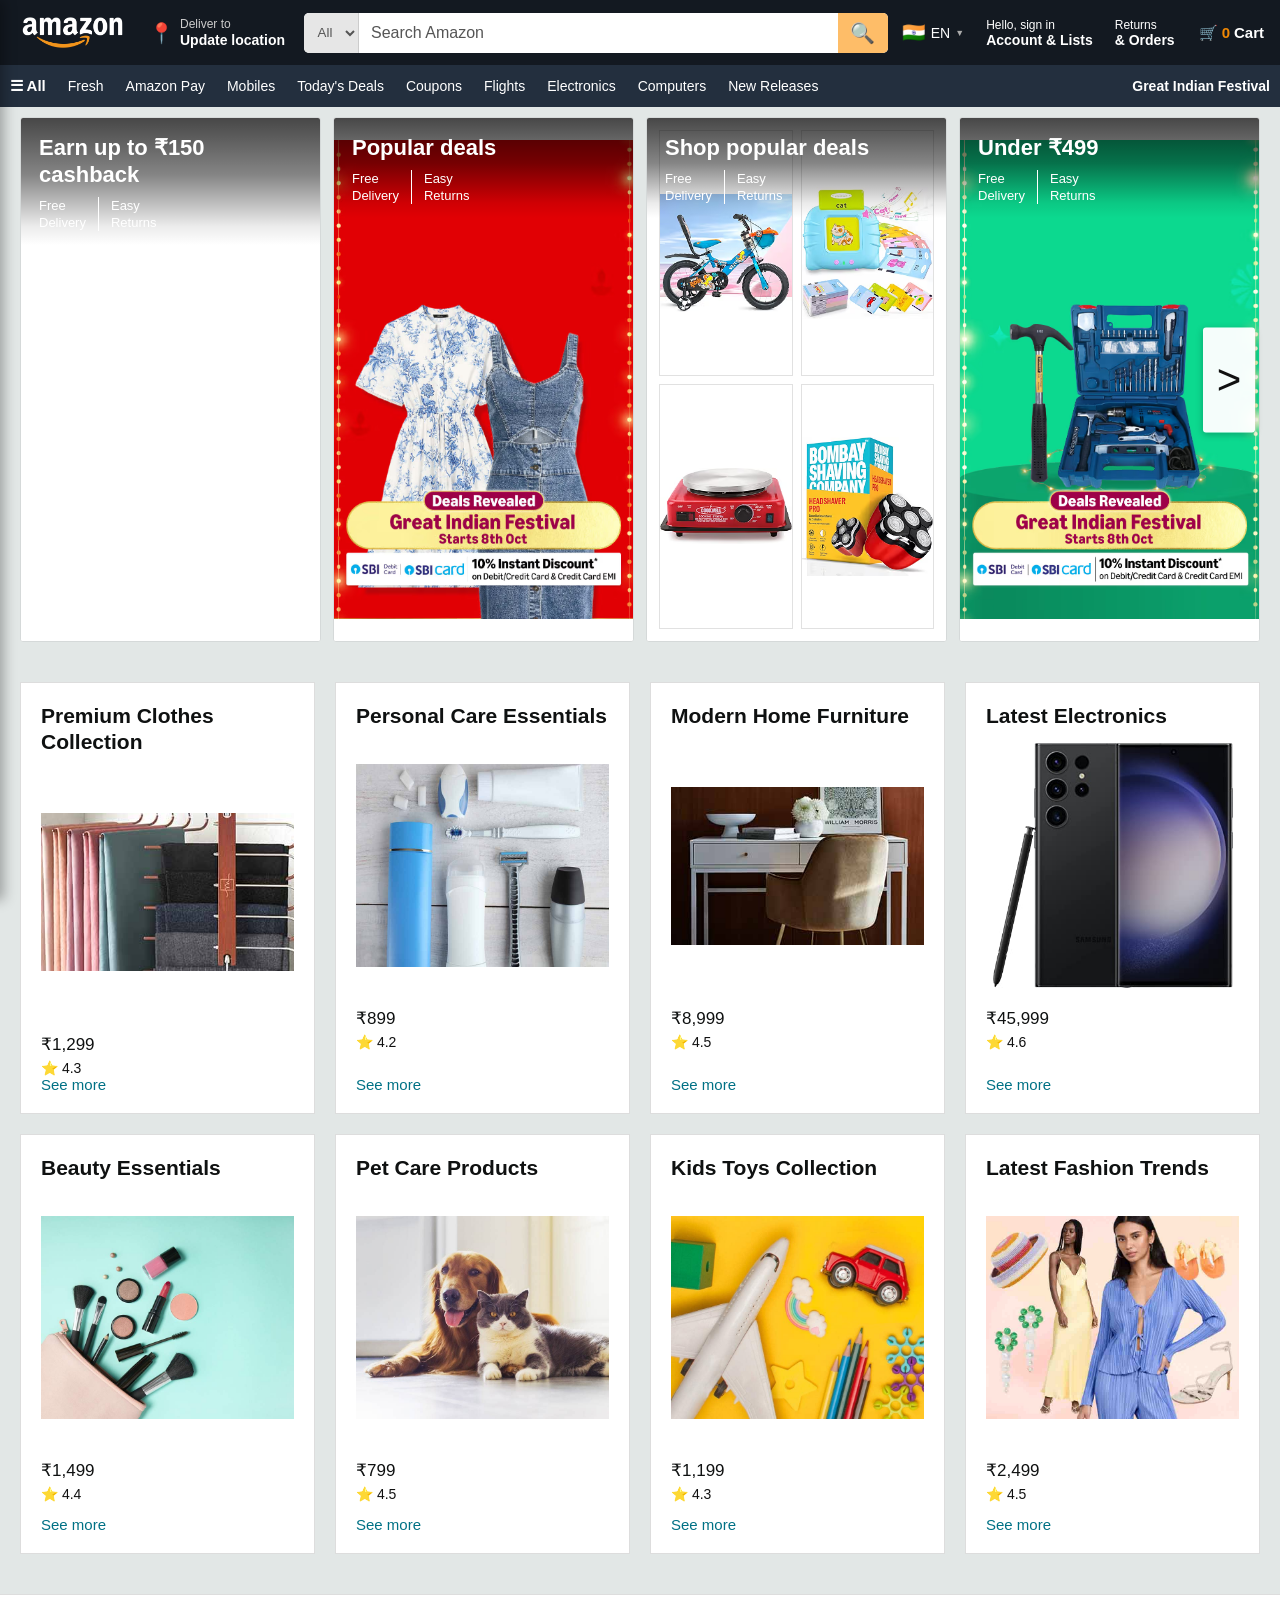
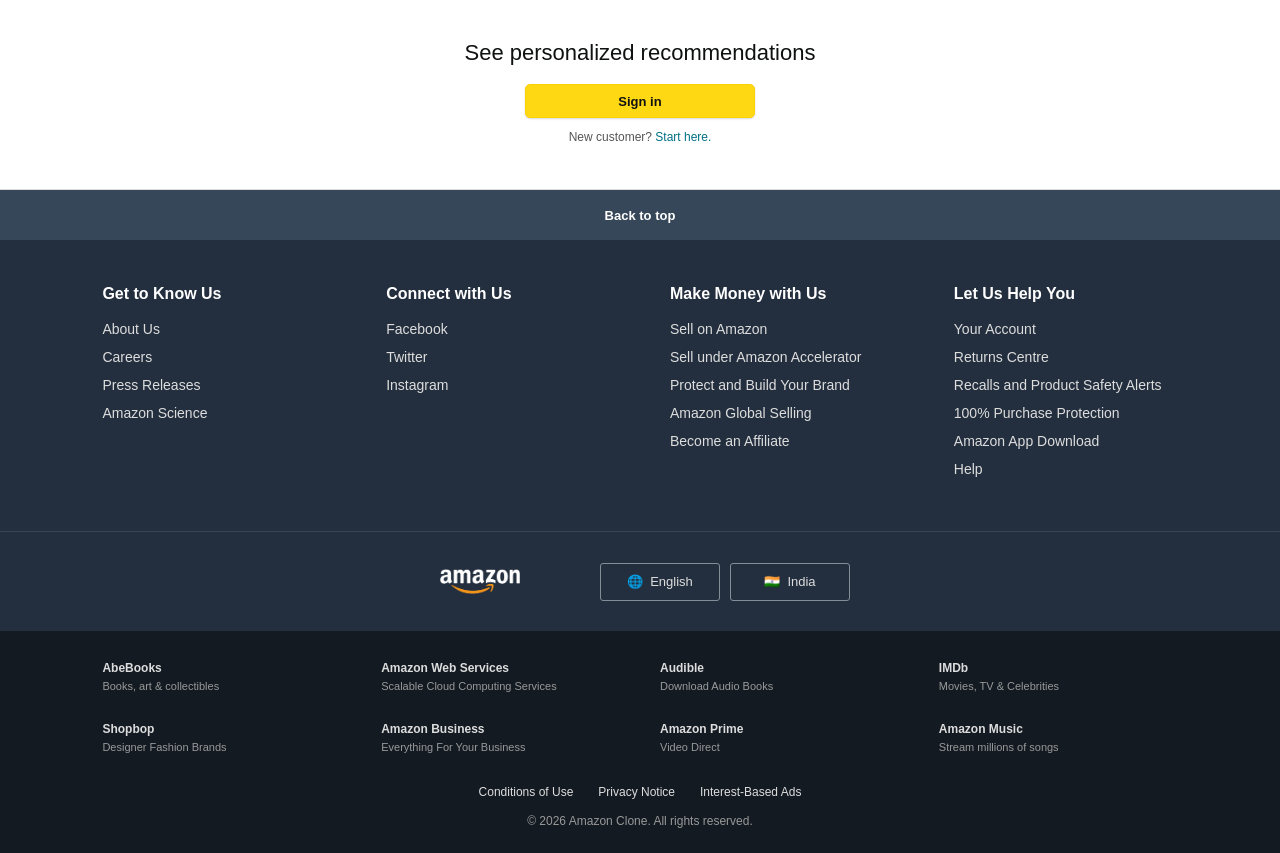
==== commit ba2821ff: "feat: enhance Amazon clone UI and account interactions" ====
--- a/frontend/index.html
+++ b/frontend/index.html
@@ -292,204 +292,110 @@
 ===================================================== -->
 
 <div class="side-menu-overlay" id="sideMenuOverlay"></div>
-
-<aside class="amazon-side-menu" id="amazonSideMenu">
-
-    <div class="side-menu-header">
-
-        <div class="side-menu-user">
-            👤
-            <span>Hello, sign in</span>
-        </div>
-
-        <button
-            type="button"
-            class="side-menu-close"
-            id="sideMenuClose">
-            ✕
-        </button>
-
-    </div>
-
-
-    <div class="side-menu-section">
-
-        <h3>Trending</h3>
-
-        <a href="#">Best Sellers</a>
-        <a href="#">New Releases</a>
-        <a href="#">Movers and Shakers</a>
-
-    </div>
-
-
-    <div class="side-menu-section">
-
-        <h3>Digital Content & Devices</h3>
-
-        <a href="#">Echo & Alexa</a>
-        <a href="#">Fire TV</a>
-        <a href="#">Kindle E-readers & Books</a>
-        <a href="#">Audible Audiobooks</a>
-
-    </div>
-
-
-    <div class="side-menu-section">
-
-        <h3>Shop by Category</h3>
-
-        <a href="#">Mobiles</a>
-        <a href="#">Computers</a>
-        <a href="#">Electronics</a>
-        <a href="#">Fashion</a>
-        <a href="#">Home & Kitchen</a>
-        <a href="#">Beauty</a>
-        <a href="#">Toys</a>
-        <a href="#">Pet Care</a>
-
-    </div>
-
-
-    <div class="side-menu-section">
-
-        <h3>Programs & Features</h3>
-
-        <a href="#">Amazon Pay</a>
-        <a href="#">Today's Deals</a>
-        <a href="#">Coupons</a>
-        <a href="#">Flights</a>
-
-    </div>
-
-
-    <div class="side-menu-section">
-
-        <h3>Help & Settings</h3>
-
-        <a href="#">Your Account</a>
-        <a href="#">Customer Service</a>
-        <a href="#">Sign in</a>
-
-    </div>
-
+<aside class="amazon-side-menu" id="amazonSideMenu" aria-label="Main menu">
+  <div class="side-menu-header">
+    <div class="side-menu-user">👤 <span id="sideMenuGreeting">Hello, sign in</span></div>
+    <button type="button" class="side-menu-close" id="sideMenuClose" aria-label="Close menu">✕</button>
+  </div>
+  <div class="side-menu-main" id="sideMenuMain">
+    <section class="side-menu-section">
+      <h3>Trending</h3>
+      <a href="#" data-menu-action="Bestsellers">Bestsellers</a>
+      <a href="#" data-menu-action="New Releases">New Releases</a>
+    </section>
+    <section class="side-menu-section">
+      <h3>Digital Content and Devices</h3>
+      <div class="side-expand-group" data-expand-group="digital">
+        <a href="#" data-menu-action="Echo & Alexa" class="side-submenu-link">Echo &amp; Alexa <span>›</span></a>
+        <a href="#" data-menu-action="Fire TV" class="side-submenu-link">Fire TV <span>›</span></a>
+        <a href="#" data-menu-action="Kindle E-Readers & eBooks" class="side-submenu-link">Kindle E-Readers &amp; eBooks <span>›</span></a>
+        <a href="#" data-menu-action="Audible Audiobooks" class="side-submenu-link">Audible Audiobooks <span>›</span></a>
+        <a href="#" data-menu-action="Amazon Prime Video" class="side-submenu-link">Amazon Prime Video <span>›</span></a>
+        <a href="#" data-menu-action="Amazon Music" class="side-submenu-link">Amazon Music <span>›</span></a>
+      </div>
+    </section>
+    <section class="side-menu-section">
+      <h3>Shop by Category</h3>
+      <div class="side-expand-group" data-expand-group="categories">
+        <a href="#" data-menu-action="Mobiles, Tablets & More">Mobiles, Tablets &amp; More</a>
+        <a href="#" data-menu-action="TV, Audio & Cameras">TV, Audio &amp; Cameras</a>
+        <a href="#" data-menu-action="Men's Clothing">Men's Clothing</a>
+        <a href="#" data-menu-action="Women's Clothing">Women's Clothing</a>
+        <div class="side-extra-items" hidden>
+          <a href="#" data-menu-action="Home & Kitchen">Home &amp; Kitchen</a>
+          <a href="#" data-menu-action="Beauty & Health">Beauty &amp; Health</a>
+          <a href="#" data-menu-action="Sports & Fitness">Sports, Fitness, Bags, Luggage</a>
+          <a href="#" data-menu-action="Toys & Baby Products">Toys, Baby Products, Kids' Fashion</a>
+          <a href="#" data-menu-action="Car & Motorbike">Car, Motorbike, Industrial</a>
+          <a href="#" data-menu-action="Books">Books</a>
+          <a href="#" data-menu-action="Movies & TV Shows">Movies, Music &amp; Video Games</a>
+        </div>
+      </div>
+      <button class="side-see-toggle" type="button" data-toggle-extra="categories">See all <span>⌄</span></button>
+    </section>
+    <section class="side-menu-section">
+      <h3>Programs &amp; Features</h3>
+      <div class="side-expand-group" data-expand-group="programs">
+        <a href="#" data-menu-action="Gift Cards & Mobile Recharges">Gift Cards &amp; Mobile Recharges</a>
+        <div class="side-extra-items" hidden>
+          <a href="#" data-menu-action="Amazon Launchpad">Amazon Launchpad</a>
+          <a href="#" data-menu-action="Amazon Business">Amazon Business</a>
+          <a href="#" data-menu-action="Handloom and Handicrafts">Handloom and Handicrafts</a>
+          <a href="#" data-menu-action="Amazon Saheli">Amazon Saheli</a>
+          <a href="#" data-menu-action="Amazon Custom">Amazon Custom</a>
+          <a href="#" data-menu-action="Flight Tickets">Flight Tickets</a>
+          <a href="#" data-menu-action="Buy more, Save more">Buy more, Save more</a>
+          <a href="#" data-menu-action="Clearance store">Clearance store</a>
+          <a href="#" data-menu-action="International Brands">International Brands</a>
+          <a href="#" data-menu-action="Gift Cards">Gift Cards</a>
+        </div>
+      </div>
+      <button class="side-see-toggle" type="button" data-toggle-extra="programs">See all <span>⌄</span></button>
+    </section>
+    <section class="side-menu-section">
+      <h3>Help &amp; Settings</h3>
+      <a href="#" data-menu-action="Customer Service">Customer Service</a>
+      <a href="#" data-menu-action="your-account">Your Account</a>
+      <a href="#" id="sideMenuSignOut">Sign Out</a>
+    </section>
+  </div>
+  <div class="side-submenu-panel" id="sideSubmenuPanel" hidden>
+    <button type="button" id="sideSubmenuBack">‹ &nbsp; Main menu</button>
+    <p class="side-submenu-browse">Browse all categories</p>
+    <p class="side-submenu-greeting" id="sideSubmenuGreeting">Hello, sign in</p>
+    <h3 id="sideSubmenuTitle"></h3>
+    <div id="sideSubmenuLinks"></div>
+  </div>
 </aside>
 
 <!-- =====================================================
      ACCOUNT & LISTS POPUP
 ===================================================== -->
 
-<div
-    class="account-popup"
-    id="accountPopup">
-
-    <div class="account-signin-area">
-
-        <button
-            type="button"
-            class="account-signin-button"
-            id="accountSignInButton">
-
-            Sign in
-
-        </button>
-
-        <p>
-            New customer?
-            <a
-                href="https://www.amazon.in/ap/register"
-                target="_blank">
-                Start here.
-            </a>
-        </p>
-
-    </div>
-
-
-    <div class="account-columns">
-
-
-        <!-- YOUR LISTS -->
-
-        <div class="account-column">
-
-            <h3>
-                Your Lists
-            </h3>
-
-            <a href="#">Create a Wish List</a>
-
-            <a href="#">Wish from Any Website</a>
-
-            <a href="#">Baby Wishlist</a>
-
-            <a href="#">Discover Your Style</a>
-
-            <a href="#">Explore Showroom</a>
-
-        </div>
-
-
-        <!-- YOUR ACCOUNT -->
-
-        <div class="account-column">
-
-            <h3>
-                Your Account
-            </h3>
-
-            <a href="#">Your Account</a>
-
-            <a href="cart.html">
-                Your Orders
-            </a>
-
-            <a href="#">Your Wish List</a>
-
-            <a href="#">Keep shopping for</a>
-
-            <a href="#">
-                Your Recommendations
-            </a>
-
-            <a href="#">
-                Your Prime Membership
-            </a>
-
-            <a href="#">
-                Your Prime Video
-            </a>
-
-            <a href="#">
-                Your Subscribe & Save Items
-            </a>
-
-            <a href="#">
-                Memberships & Subscriptions
-            </a>
-
-            <a href="#">
-                Your Seller Account
-            </a>
-
-            <a href="#">
-                Manage Your Content and Devices
-            </a>
-
-            <a href="#">
-                Your Music Library
-            </a>
-
-            <a href="#">
-                Register for a free Business Account
-            </a>
-
-        </div>
-
-    </div>
-
+<div class="account-popup account-signin-area" id="accountPopup" aria-hidden="true">
+  <div class="account-popup-arrow"></div>
+  <div id="loggedOutSection">
+    <button type="button" class="account-signin-button" id="accountSignInButton">Sign in</button>
+    <p class="account-new-customer">New customer? <a href="signup.html">Start here.</a></p>
+  </div>
+  <div id="loggedInSection" hidden>
+    <div class="account-popup-greeting">Hello, <strong id="accountUserName"></strong></div>
+    <div class="account-popup-columns">
+      <section><h3>Your Lists</h3>
+        <a href="#" data-menu-action="wishlist-create">Create a Wish List</a>
+        <a href="#" data-menu-action="wishlist-website">Wish from Any Website</a>
+      </section>
+      <section><h3>Your Account</h3>
+        <a href="#" data-menu-action="switch-account">Switch Accounts</a>
+        <a href="#" id="accountLogoutButton">Sign Out</a>
+        <hr>
+        <a href="#" data-menu-action="your-account">Your Account</a>
+        <a href="#" data-menu-action="orders">Your Orders</a>
+        <a href="#" data-menu-action="wishlist">Your Wish List</a>
+      </section>
+    </div>
+  </div>
 </div>
-
 
 <!-- =========================================================
      GREAT INDIAN FESTIVAL DEAL CAROUSEL
--- a/frontend/style.css
+++ b/frontend/style.css
@@ -2640,4 +2640,38 @@
     .amazon-side-menu {
         width: 330px;
     }
-}+}
+
+/* ===== Account & Lists dropdown ===== */
+.account-popup{display:none;position:absolute;z-index:5000;top:100%;right:5.5%;width:min(650px,94vw);background:#fff;color:#222;border:1px solid #d5d9d9;border-radius:4px;box-shadow:0 4px 14px #0004;padding:20px 24px;max-height:78vh;overflow:auto}
+.account-popup.show{display:block}
+.account-popup-arrow{position:absolute;top:-11px;right:145px;width:0;height:0;border-left:11px solid transparent;border-right:11px solid transparent;border-bottom:11px solid #fff}
+.account-popup #loggedOutSection{text-align:center;border-bottom:1px solid #ddd;padding-bottom:16px}
+.account-popup .account-signin-button{width:min(285px,100%);background:#ffd814;border:1px solid #fcd200;border-radius:9px;padding:11px;cursor:pointer;font-size:16px}
+.account-new-customer{font-size:13px;margin:10px 0 0}
+.account-popup-greeting{font-size:16px;font-weight:600;padding:0 0 15px;border-bottom:1px solid #ddd}
+.account-popup-columns{display:grid;grid-template-columns:1fr 1fr;gap:26px;padding-top:15px}
+.account-popup-columns section+section{border-left:1px solid #e5e5e5;padding-left:25px}
+.account-popup-columns h3{font-size:18px;margin:3px 0 12px}
+.account-popup-columns a{display:block;text-decoration:none;color:#444;padding:5px 0;font-size:15px}
+.account-popup-columns a:hover{text-decoration:underline;color:#c45500}
+.account-popup-columns hr{border:0;border-top:1px solid #ddd;margin:8px 0}
+.account-popup [hidden],.side-submenu-panel[hidden],.side-extra-items[hidden]{display:none!important}
+@media(max-width:650px){.account-popup{right:2%;width:96vw;padding:15px}.account-popup-columns{gap:12px}.account-popup-columns section+section{padding-left:12px}}
+/* ===== Amazon-style All sidebar enhancements ===== */
+.amazon-side-menu{overflow:hidden;display:flex;flex-direction:column}
+.side-menu-main,.side-submenu-panel{overflow-y:auto;flex:1}
+.side-menu-section h3{font-size:18px;font-weight:700;margin:0 0 10px}
+.side-menu-section a{display:flex;justify-content:space-between;align-items:center;text-decoration:none;color:#222;padding:8px 0;font-size:15px;line-height:1.25}
+.side-menu-section a:hover{background:#eee}
+.side-menu-section .side-submenu-link span{font-size:25px;color:#777}
+.side-see-toggle{border:0;background:transparent;padding:9px 0;color:#333;cursor:pointer;font-size:14px}
+.side-see-toggle:hover{text-decoration:underline}
+.side-extra-items{border-top:1px solid #eee;margin-top:4px;padding-top:4px}
+.side-submenu-panel{padding:0 20px 24px}
+.side-submenu-panel>button{display:block;background:transparent;border:0;border-bottom:1px solid #ddd;padding:14px 0;width:100%;text-align:left;font-weight:700;cursor:pointer}
+.side-submenu-browse{font-size:13px;color:#555;margin:16px 0 6px}
+.side-submenu-greeting{font-weight:700;margin:0 0 16px}
+.side-submenu-panel h3{font-size:20px;margin:12px 0}
+.side-submenu-panel #sideSubmenuLinks a{display:block;text-decoration:none;color:#333;padding:9px 0;font-size:15px}
+.side-submenu-panel #sideSubmenuLinks a:hover{text-decoration:underline}
